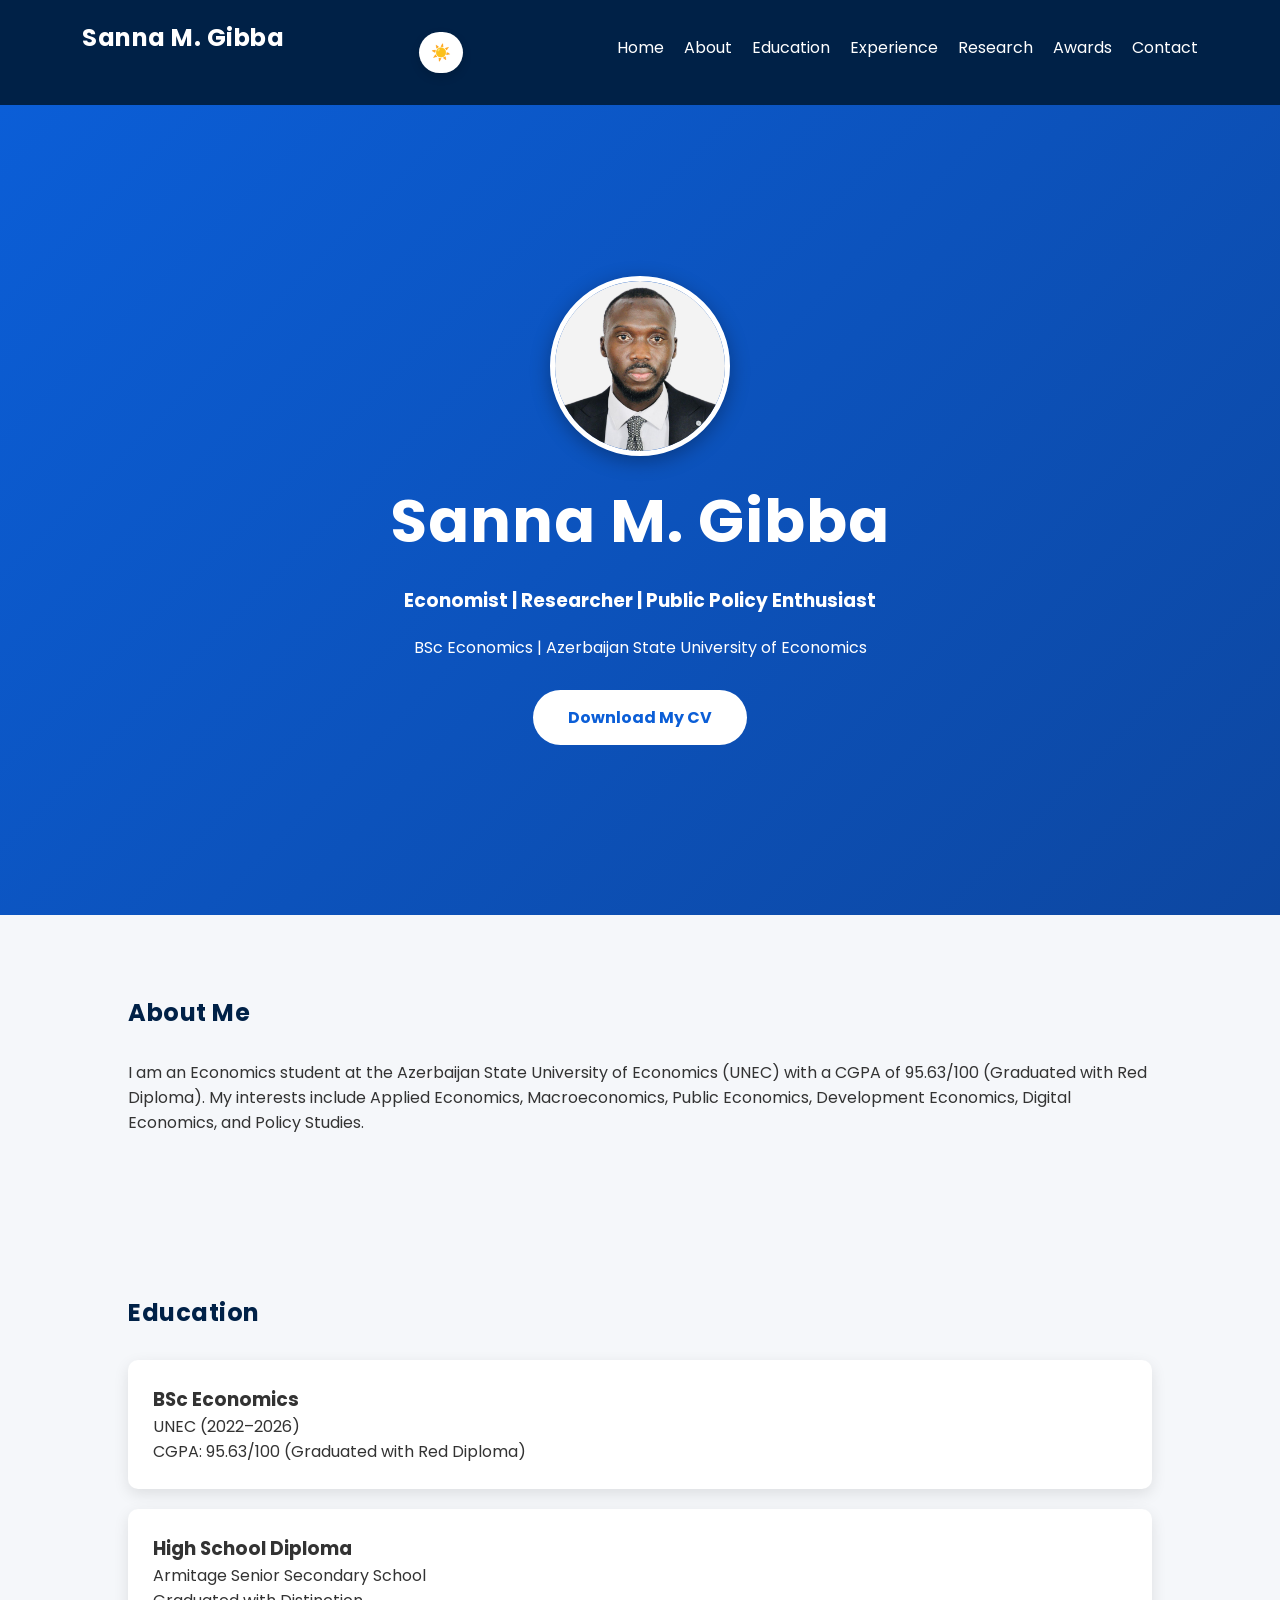
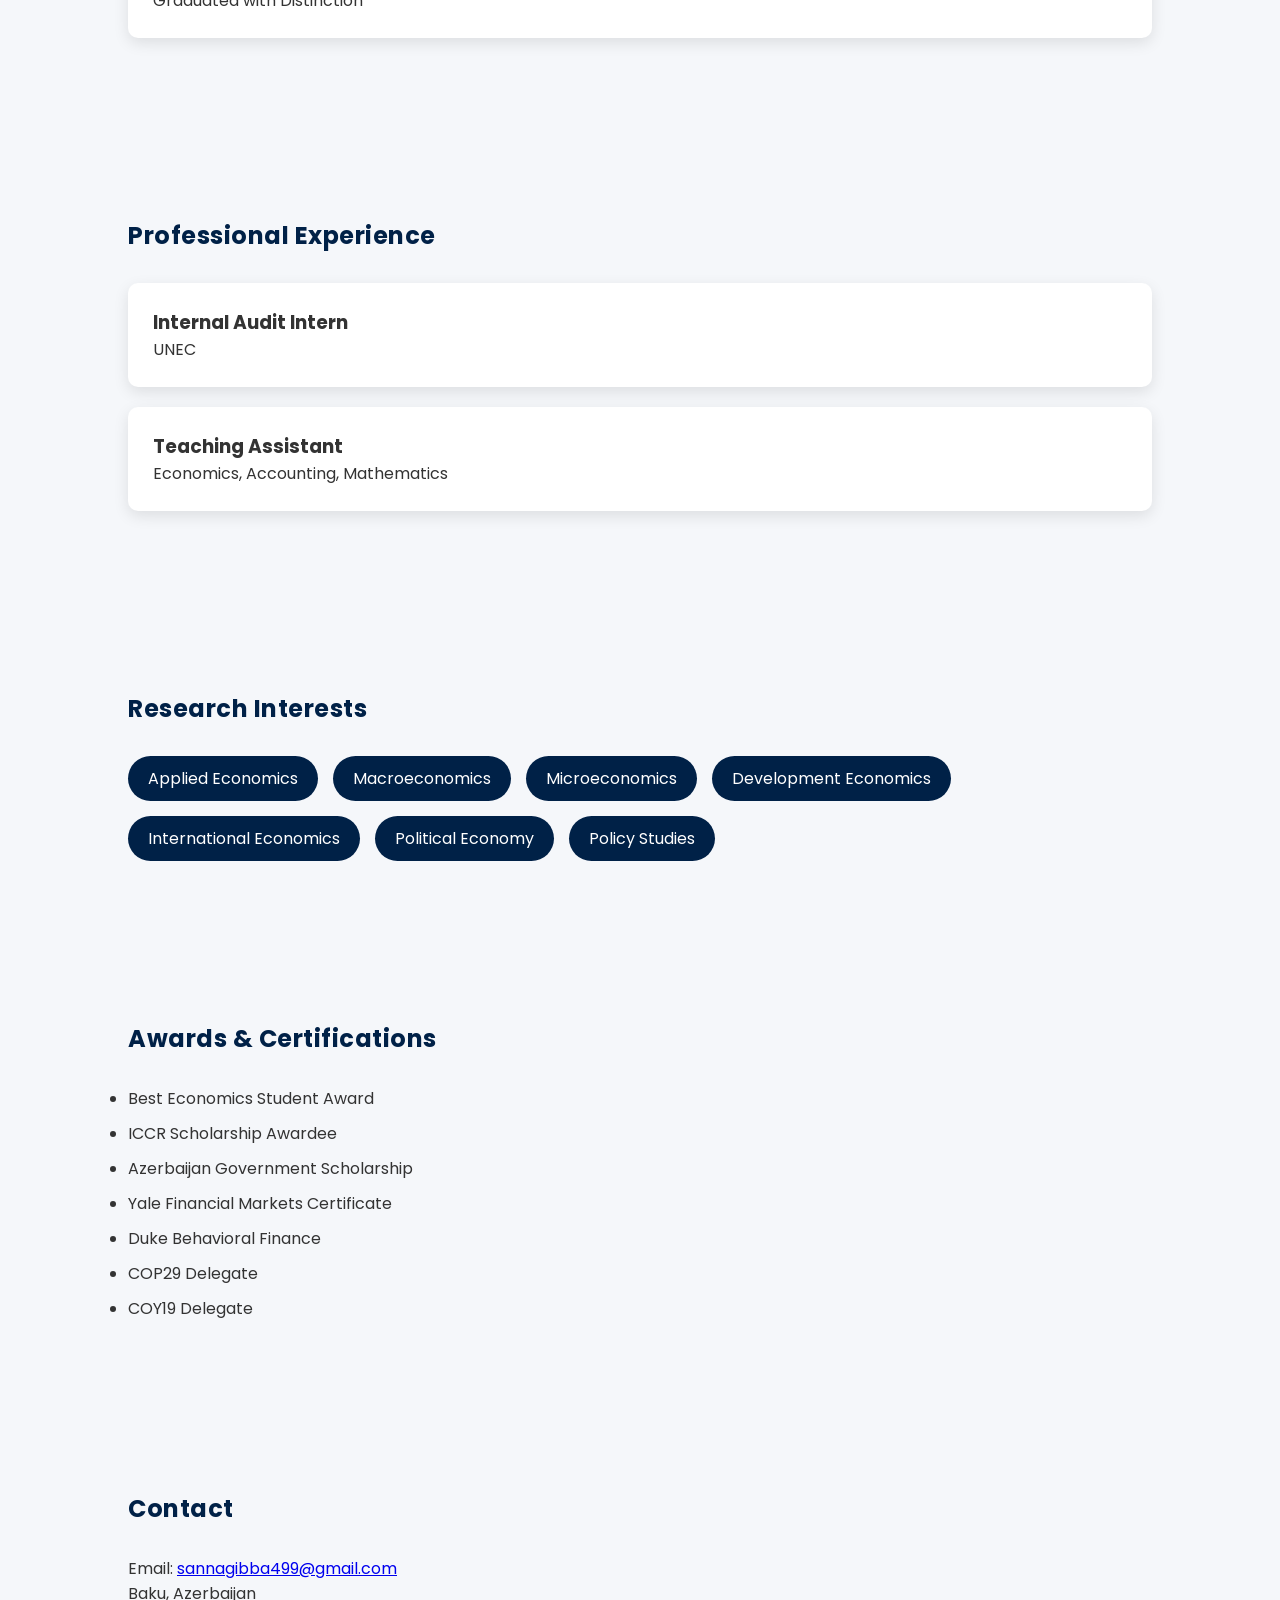
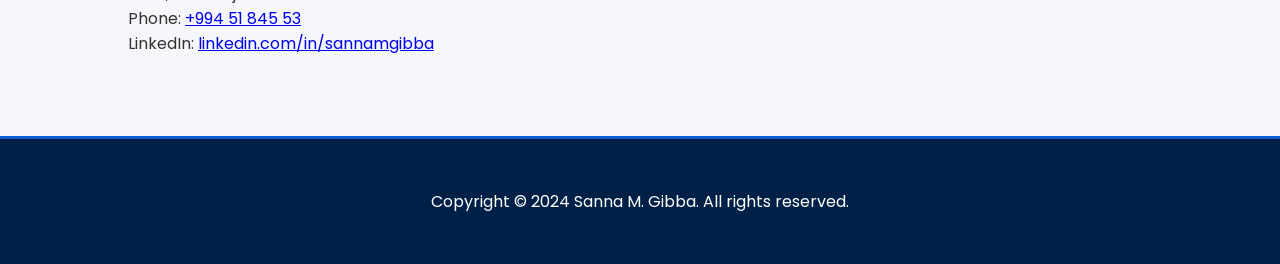
==== index.html @ b049381c "Initial commit: Sanna Portfolio" ====
<!DOCTYPE html>
<html lang="en">
<head>
    <meta charset="UTF-8">
    <meta name="viewport" content="width=device-width, initial-scale=1.0">
    <title>Sanna M. Gibba | Economics Portfolio</title>
    

    <link rel="stylesheet" href="style.css">

    <link href="https://fonts.googleapis.com/css2?family=Poppins:wght@300;400;600;700&display=swap" rel="stylesheet">

    <!-- Font Awesome kit placeholder removed; add a real kit URL only if you use icons -->

</head>

<body>

<header>

    <nav>

        <h2>Sanna M. Gibba</h2>

        <button class="theme-toggle" id="themeToggle" aria-label="Toggle color theme" title="Toggle color theme">
            <span class="toggle-icon">☀️</span>
        </button>
       
        <ul>

            <li><a href="#home">Home</a></li>
            <li><a href="#about">About</a></li>
            <li><a href="#education">Education</a></li>
            <li><a href="#experience">Experience</a></li>
            <li><a href="#research">Research</a></li>
            <li><a href="#awards">Awards</a></li>
            <li><a href="#contact">Contact</a></li>

        </ul>

    </nav>

</header>

<main>

<section id="home" class="hero">
 <img src="profile image.jpg" alt="Sanna M. Gibba" class="profile-image">

<h1>Sanna M. Gibba</h1>

<h3>Economist | Researcher | Public Policy Enthusiast</h3>

<p>BSc Economics | Azerbaijan State University of Economics</p>

<div class="hero-cta">
    <a href="CV-Sanna-M-Gibba.pdf" download target="_blank" class="btn download-cv">Download My CV</a>
</div>

</section>

<section id="about">

<h2>About Me</h2>

<p>

I am an Economics student at the Azerbaijan State University of Economics (UNEC) with a CGPA of 95.63/100 (Graduated with Red Diploma). My interests include Applied Economics, Macroeconomics, Public Economics, Development Economics, Digital Economics, and Policy Studies.

</p>

</section>

<section id="education">

<h2>Education</h2>

<div class="card">

<h3>BSc Economics</h3>

<p>UNEC (2022–2026)</p>

<p>CGPA: 95.63/100 (Graduated with Red Diploma)</p>

</div>

<div class="card">

<h3>High School Diploma</h3>

<p>Armitage Senior Secondary School</p>

<p>Graduated with Distinction</p>

</div>

</section>

<section id="experience">

<h2>Professional Experience</h2>

<div class="card">

<h3>Internal Audit Intern</h3>

<p>UNEC</p>

</div>

<div class="card">

<h3>Teaching Assistant</h3>

<p>Economics, Accounting, Mathematics</p>

</div>

</section>

<section id="research">

<h2>Research Interests</h2>

<div class="skills">

<span>Applied Economics</span>

<span>Macroeconomics</span>

<span>Microeconomics</span>

<span>Development Economics</span>

<span>International Economics</span>

<span>Political Economy</span>

<span>Policy Studies</span>

</div>

</section>

<section id="awards">

<h2>Awards & Certifications</h2>

<ul>

<li>Best Economics Student Award</li>

<li>ICCR Scholarship Awardee</li>

<li>Azerbaijan Government Scholarship</li>

<li>Yale Financial Markets Certificate</li>

<li>Duke Behavioral Finance</li>

<li>COP29 Delegate</li>

<li>COY19 Delegate</li>

</ul>

</section>

<section id="contact">

<h2>Contact</h2>

<p>Email: <a href="mailto:sannagibba499@gmail.com">sannagibba499@gmail.com</a></p>

<p>Baku, Azerbaijan</p>
<p>Phone: <a href="tel:+994 51 845 53">+994 51 845 53</a></p>
<p>LinkedIn: <a href="https://www.linkedin.com/in/sanna-m-gibba-892236276" target="_blank" rel="noopener noreferrer">linkedin.com/in/sannamgibba</a></p>

</section>

<footer>
    <p>Copyright © 2024 Sanna M. Gibba. All rights reserved.</p>
</footer>

</main>

<script src="script.js"></script>

</body>
</html>
---- style.css ----
html {
    scroll-behavior: smooth;
}

*{
margin:0;
padding:0;
box-sizing:border-box;
font-family:Poppins,sans-serif;
}
.profile-image{
    width:180px;
    height:180px;
    border-radius:50%;
    object-fit:cover;
    border:5px solid white;
    margin-bottom:20px;
    box-shadow:0 5px 20px rgba(0,0,0,.3);
}


body{
background:#f5f7fa;
color:#333;
transition:background 0.3s ease, color 0.3s ease;
}

body.dark-theme{
background:#0f172a;
color:#e2e8f0;
}

body.dark-theme header{
background:#111827;
}

body.dark-theme .card,
body.dark-theme .skills span,
body.dark-theme .btn{
box-shadow:0 8px 20px rgba(0,0,0,0.25);
}

body.dark-theme .card{
background:#1e293b;
color:#f8fafc;
}

body.dark-theme .skills span{
background:#334155;
}

body.dark-theme .btn{
background:#38bdf8;
color:#082f49;
}

body.dark-theme footer{
background:#111827;
}

header{
background:#002147;
padding:20px;
position:sticky;
top:0;
z-index:1000;
}

nav{
display:flex;
justify-content:space-between;
align-items:center;
width:90%;
margin:auto;
gap:15px;
}

nav h2{
color:white;
}

.theme-toggle{
background:#ffffff;
color:#002147;
border:none;
border-radius:999px;
padding:8px 12px;
cursor:pointer;
font-size:1rem;
box-shadow:0 4px 10px rgba(0,0,0,0.15);
transition:transform 0.2s ease, background 0.2s ease;
}

.theme-toggle:hover{
transform:translateY(-2px);
}

.theme-toggle:focus-visible{
outline:2px solid #8ec5ff;
outline-offset:2px;
}

nav ul{
display:flex;
list-style:none;
}

nav ul li{
margin-left:20px;
}

nav a{
color:white;
text-decoration:none;
transition:color 0.3s ease, border-bottom 0.3s ease;
border-bottom:2px solid transparent;
}

nav a:hover{
color:#8ec5ff;
border-bottom:2px solid #8ec5ff;
}

.hero{
height:90vh;
display:flex;
flex-direction:column;
justify-content:center;
align-items:center;
background:linear-gradient(135deg, #0b5ed7 0%, #0d47a1 100%);
color:white;
text-align:center;
}

.hero h1{
font-size:60px;
letter-spacing:1px;
}

.hero-cta{
display:flex;
justify-content:center;
margin-top:30px;
}

.hero h3{
margin:20px 0;
}

.btn{
background:white;
color:#0b5ed7;
padding:15px 35px;
border-radius:30px;
text-decoration:none;
font-weight:bold;
transition:all 0.3s ease;
}

.btn:hover{
transform:translateY(-3px);
box-shadow:0 10px 25px rgba(0,0,0,0.2);
}

section{
padding:80px 10%;
}

h2{
margin-bottom:30px;
color:#002147;
letter-spacing:0.5px;
}

.card{
background:white;
padding:25px;
margin-bottom:20px;
border-radius:10px;
box-shadow:0 5px 15px rgba(0,0,0,.1);
transition:all 0.3s ease;
}

.card:hover{
transform:translateY(-5px);
box-shadow:0 15px 30px rgba(0,0,0,.15);
}

.skills{
display:flex;
flex-wrap:wrap;
gap:15px;
}

.skills span{
background:#002147;
color:white;
padding:10px 20px;
border-radius:25px;
}

ul li{
margin-bottom:10px;
}

footer{
text-align:center;
padding:50px 30px;
background:#002147;
color:white;
border-top:3px solid #0b5ed7;
}

/* Large Desktop (1024px and up) */
@media (max-width: 1024px) {
    section {
        padding: 70px 8%;
    }

    .hero h1 {
        font-size: 48px;
    }
}

/* Tablet Landscape (768px to 1023px) */
@media (max-width: 1023px) {
    nav {
        width: 95%;
    }

    nav ul li {
        margin-left: 15px;
    }

    section {
        padding: 60px 6%;
    }

    .hero h1 {
        font-size: 42px;
    }

    .btn {
        padding: 14px 32px;
        font-size: 0.95rem;
    }
}

/* Tablet Portrait (768px and down) */
@media (max-width: 768px) {
    header {
        padding: 18px;
    }

    nav {
        width: 100%;
        gap: 12px;
    }

    nav h2 {
        font-size: 1.3rem;
    }

    nav ul {
        flex-wrap: wrap;
        justify-content: center;
        gap: 5px;
    }

    nav ul li {
        margin: 0 8px;
    }

    nav a {
        font-size: 0.9rem;
    }

    .hero {
        min-height: 80vh;
        padding: 30px 16px;
    }

    .hero h1 {
        font-size: 36px;
        line-height: 1.3;
    }

    .hero h3 {
        font-size: 1.1rem;
        margin: 15px 0;
    }

    .profile-image {
        width: 160px;
        height: 160px;
        border: 4px solid white;
    }

    section {
        padding: 50px 16px;
    }

    .card {
        padding: 22px;
        margin-bottom: 18px;
    }

    .btn {
        padding: 13px 30px;
        font-size: 0.9rem;
    }
}

/* Large Phone (480px to 767px) */
@media (max-width: 767px) {
    nav {
        justify-content: space-between;
        align-items: center;
    }

    .theme-toggle {
        order: 2;
    }

    nav ul {
        flex-direction: column;
        width: 100%;
        margin-top: 12px;
    }

    nav ul li {
        margin: 4px 0;
    }

    nav a {
        display: block;
        padding: 6px 0;
        font-size: 0.85rem;
    }

    .hero {
        min-height: 75vh;
        padding: 25px 16px;
    }

    .hero h1 {
        font-size: 28px;
        line-height: 1.2;
    }

    .hero h3 {
        font-size: 0.95rem;
        margin: 12px 0;
    }

    .profile-image {
        width: 130px;
        height: 130px;
        margin-bottom: 15px;
    }

    section {
        padding: 45px 16px;
    }

    h2 {
        margin-bottom: 25px;
        font-size: 1.5rem;
    }

    .card {
        padding: 18px;
        margin-bottom: 15px;
    }

    .skills {
        gap: 8px;
    }

    .skills span {
        padding: 8px 16px;
        font-size: 0.85rem;
    }

    .btn {
        padding: 12px 28px;
        font-size: 0.85rem;
        max-width: 200px;
    }
}

/* Small Phone (480px and down) */
@media (max-width: 480px) {
    header {
        padding: 12px 8px;
    }

    nav {
        flex-direction: column;
        align-items: center;
        text-align: center;
        width: 100%;
    }

    nav h2 {
        font-size: 1.1rem;
        margin-bottom: 8px;
    }

    nav ul {
        flex-direction: column;
        width: 100%;
        margin-top: 10px;
    }

    nav ul li {
        margin: 3px 0;
    }

    nav a {
        display: block;
        padding: 5px 0;
        font-size: 0.8rem;
    }

    .hero {
        min-height: 70vh;
        padding: 20px 12px;
    }

    .hero h1 {
        font-size: 24px;
        line-height: 1.2;
    }

    .hero h3 {
        font-size: 0.9rem;
        margin: 10px 0;
    }

    .profile-image {
        width: 120px;
        height: 120px;
        margin-bottom: 12px;
        border: 3px solid white;
    }

    section {
        padding: 40px 12px;
    }

    h2 {
        margin-bottom: 20px;
        font-size: 1.3rem;
    }

    .card {
        padding: 16px;
        margin-bottom: 12px;
    }

    .skills {
        gap: 6px;
    }

    .skills span {
        padding: 7px 14px;
        font-size: 0.8rem;
    }

    .btn {
        padding: 11px 24px;
        font-size: 0.8rem;
        max-width: 180px;
    }

    footer {
        padding: 40px 12px;
        font-size: 0.85rem;
    }
}

/* Extra Small Phone (360px and down) */
@media (max-width: 360px) {
    header {
        padding: 10px 6px;
    }

    nav h2 {
        font-size: 1rem;
        margin-bottom: 6px;
    }

    nav a {
        font-size: 0.75rem;
    }

    .hero {
        min-height: 65vh;
        padding: 18px 10px;
    }

    .hero h1 {
        font-size: 20px;
        line-height: 1.1;
    }

    .hero h3 {
        font-size: 0.8rem;
        margin: 8px 0;
    }

    .profile-image {
        width: 100px;
        height: 100px;
        margin-bottom: 10px;
    }

    section {
        padding: 35px 10px;
    }

    h2 {
        font-size: 1.1rem;
        margin-bottom: 18px;
    }

    .card {
        padding: 14px;
    }

    .btn {
        padding: 10px 20px;
        font-size: 0.75rem;
        max-width: 160px;
    }

    footer {
        padding: 30px 10px;
        font-size: 0.8rem;
    }
}
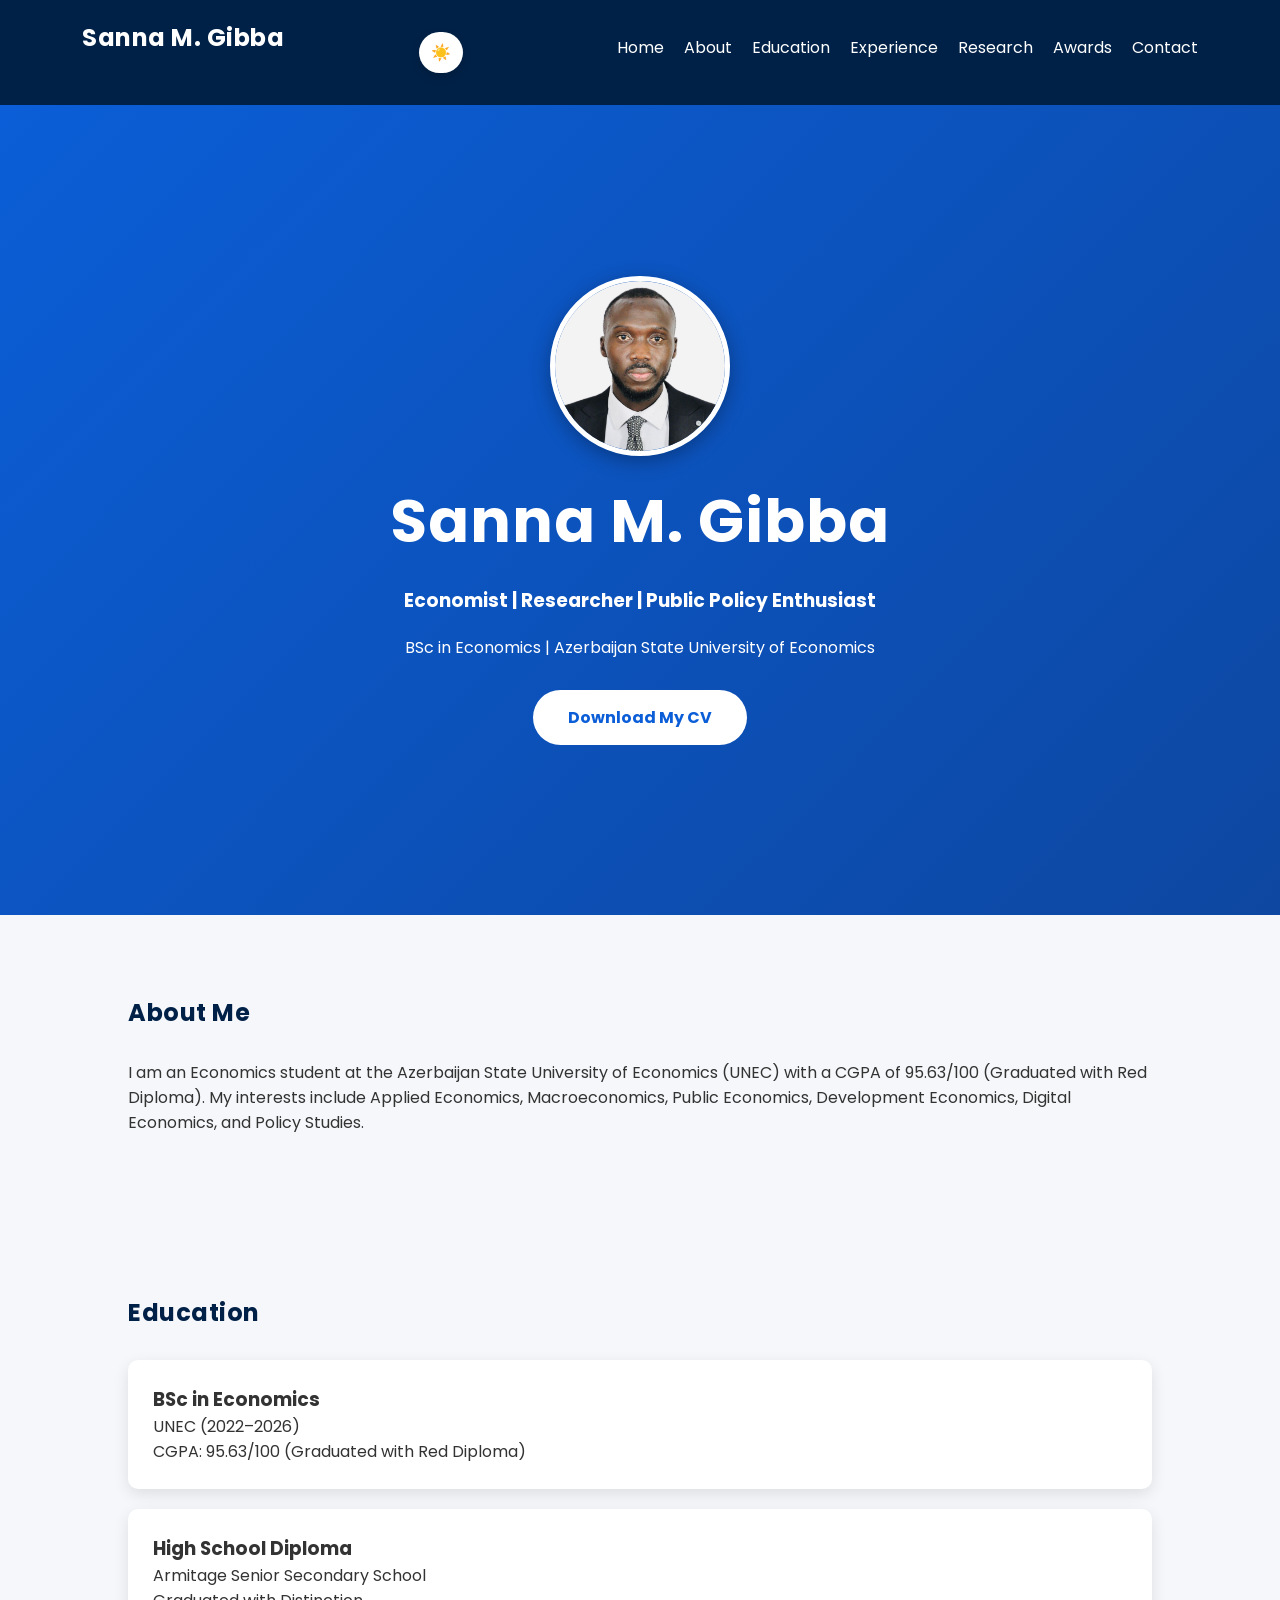
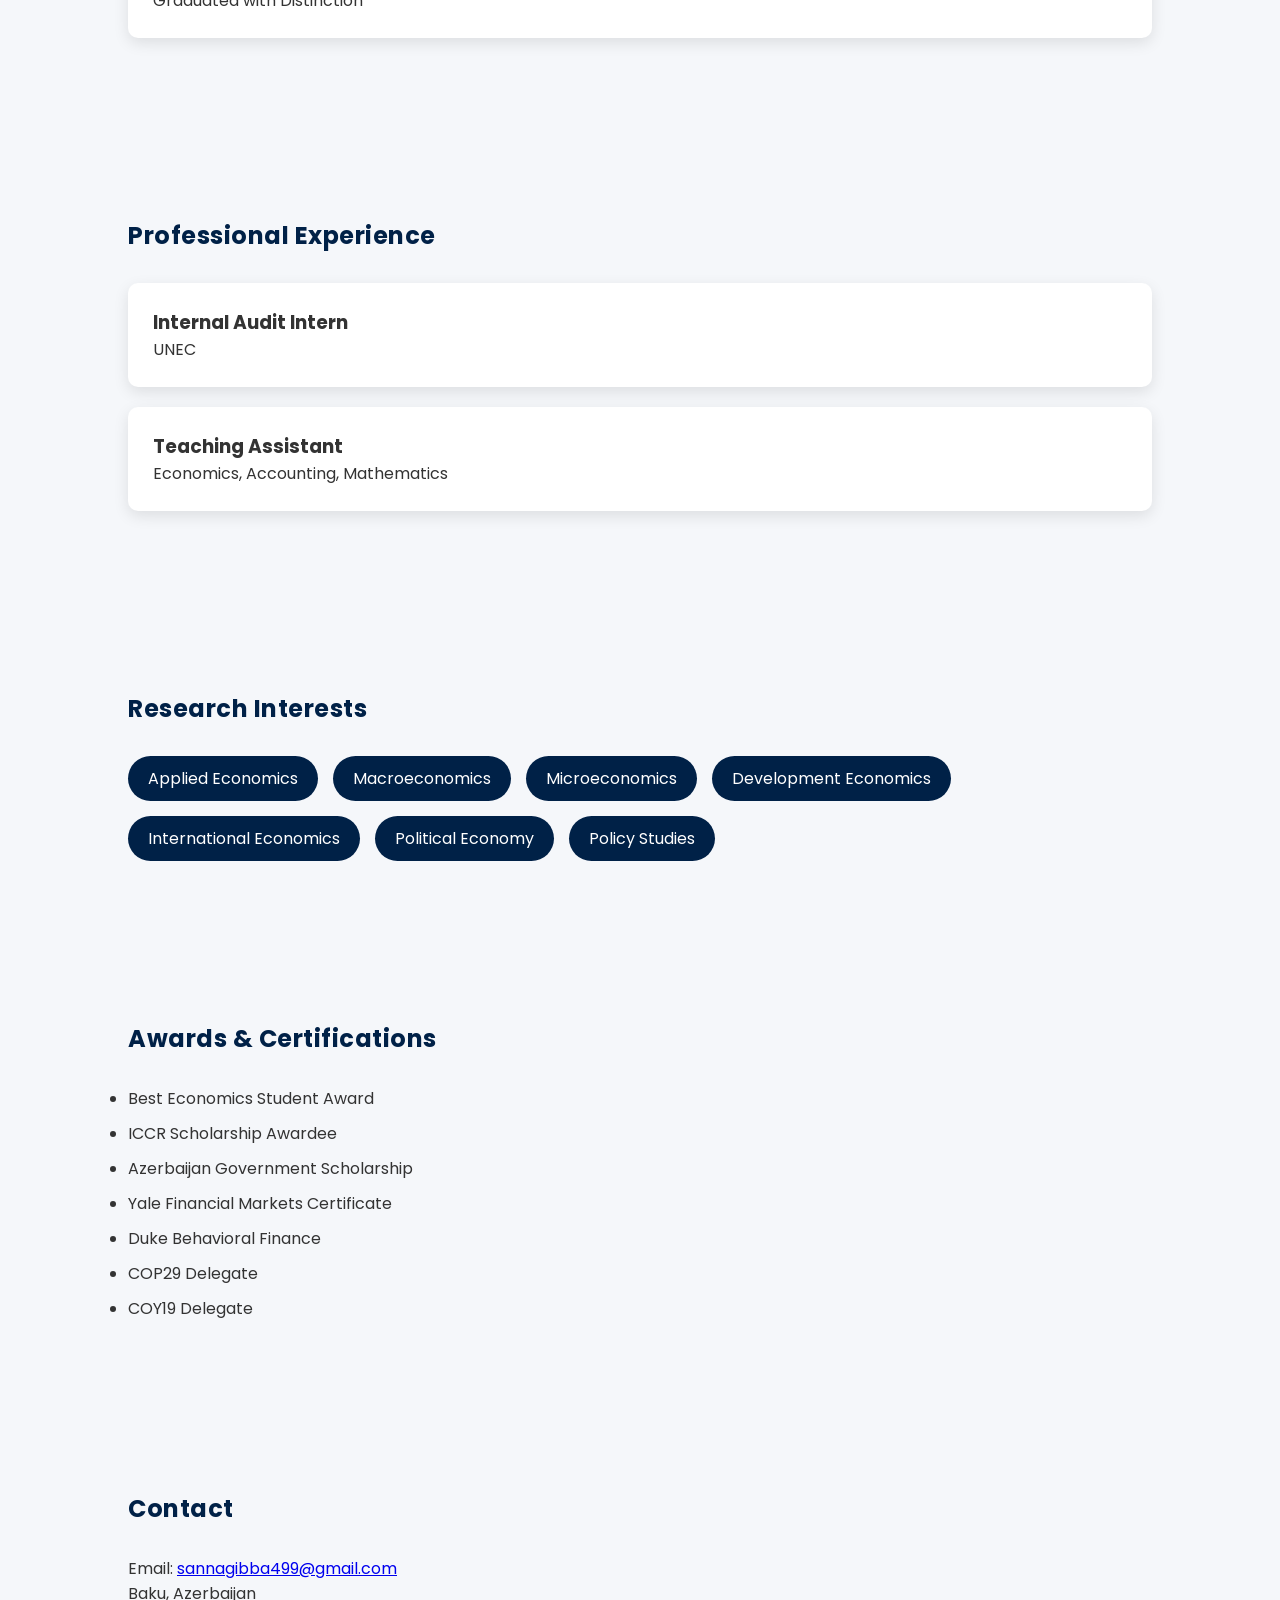
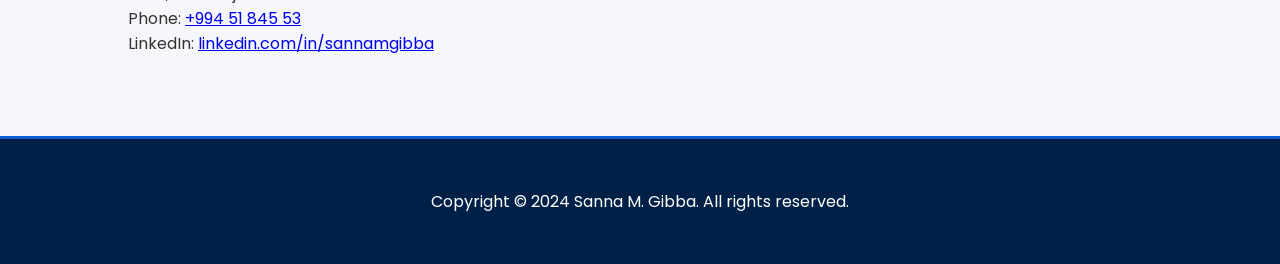
==== commit 9879d478: "initial commit" ====
--- a/index.html
+++ b/index.html
@@ -51,7 +51,7 @@
 
 <h3>Economist | Researcher | Public Policy Enthusiast</h3>
 
-<p>BSc Economics | Azerbaijan State University of Economics</p>
+<p>BSc in Economics | Azerbaijan State University of Economics</p>
 
 <div class="hero-cta">
     <a href="CV-Sanna-M-Gibba.pdf" download target="_blank" class="btn download-cv">Download My CV</a>
@@ -77,7 +77,7 @@
 
 <div class="card">
 
-<h3>BSc Economics</h3>
+<h3>BSc in Economics</h3>
 
 <p>UNEC (2022–2026)</p>
 
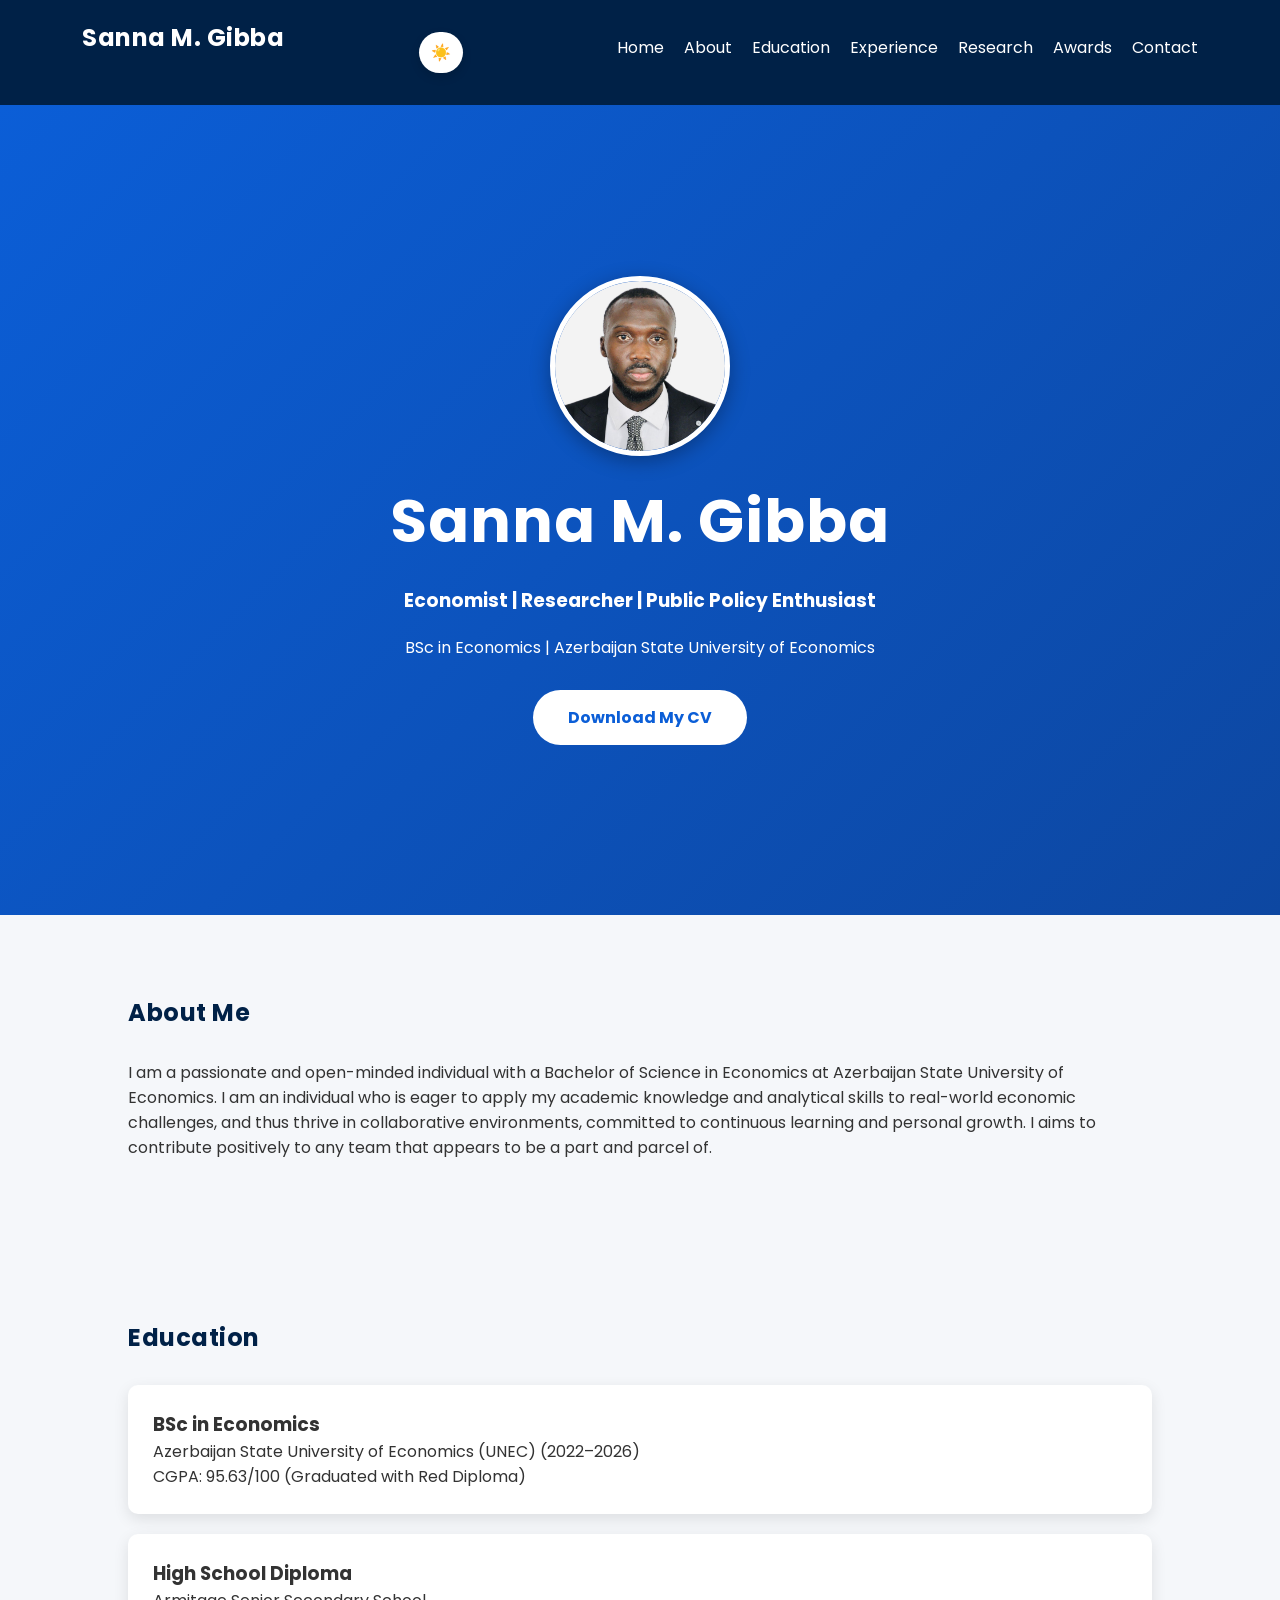
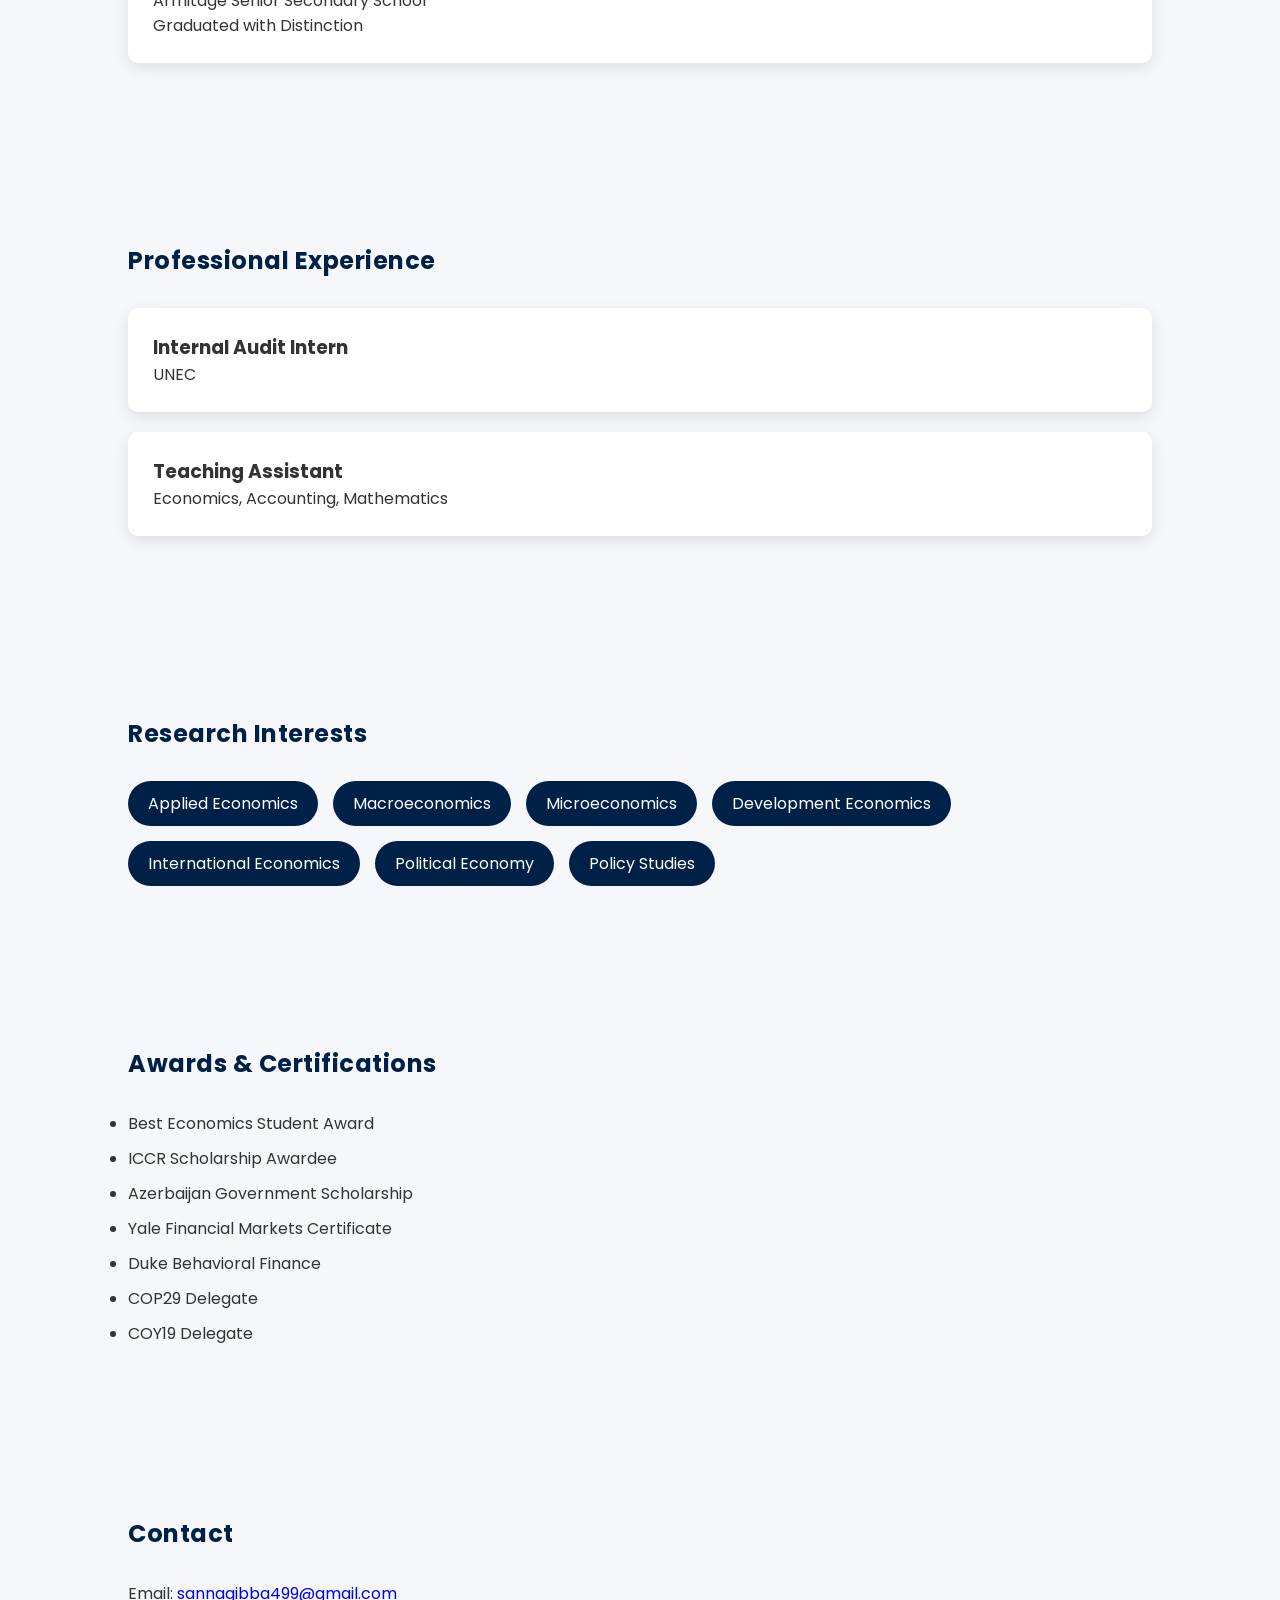
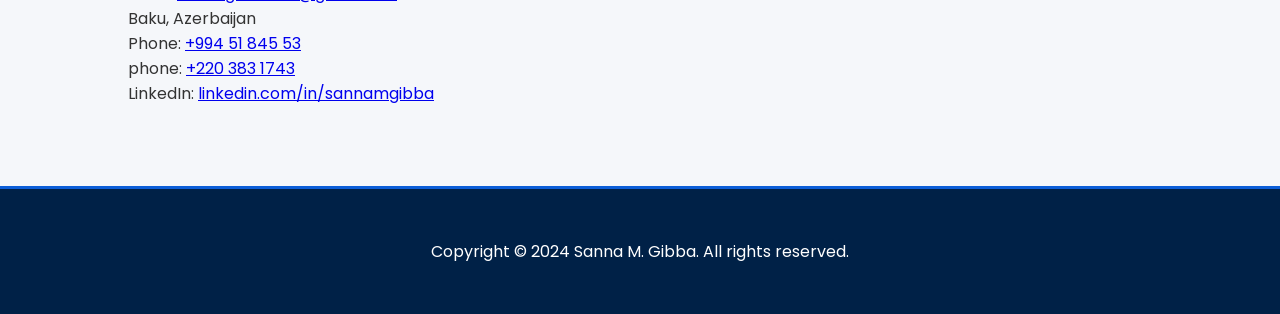
==== commit 805989a8: "Updated portfolio homepage" ====
--- a/index.html
+++ b/index.html
@@ -64,8 +64,11 @@
 <h2>About Me</h2>
 
 <p>
-
-I am an Economics student at the Azerbaijan State University of Economics (UNEC) with a CGPA of 95.63/100 (Graduated with Red Diploma). My interests include Applied Economics, Macroeconomics, Public Economics, Development Economics, Digital Economics, and Policy Studies.
+I am a passionate and open-minded individual with a Bachelor of Science in Economics
+at Azerbaijan State University of Economics. I am an individual who is eager to apply my academic knowledge and
+analytical skills to real-world economic challenges, and thus thrive in collaborative environments, committed to
+continuous learning and personal growth. I aims to contribute positively to any team that appears to be a part
+and parcel of.
 
 </p>
 
@@ -79,7 +82,7 @@
 
 <h3>BSc in Economics</h3>
 
-<p>UNEC (2022–2026)</p>
+<p>Azerbaijan State University of Economics (UNEC) (2022–2026)</p>
 
 <p>CGPA: 95.63/100 (Graduated with Red Diploma)</p>
 
@@ -175,6 +178,7 @@
 
 <p>Baku, Azerbaijan</p>
 <p>Phone: <a href="tel:+994 51 845 53">+994 51 845 53</a></p>
+<p>phone: <a href="tel:+220 383 1743">+220 383 1743</a></p>
 <p>LinkedIn: <a href="https://www.linkedin.com/in/sanna-m-gibba-892236276" target="_blank" rel="noopener noreferrer">linkedin.com/in/sannamgibba</a></p>
 
 </section>
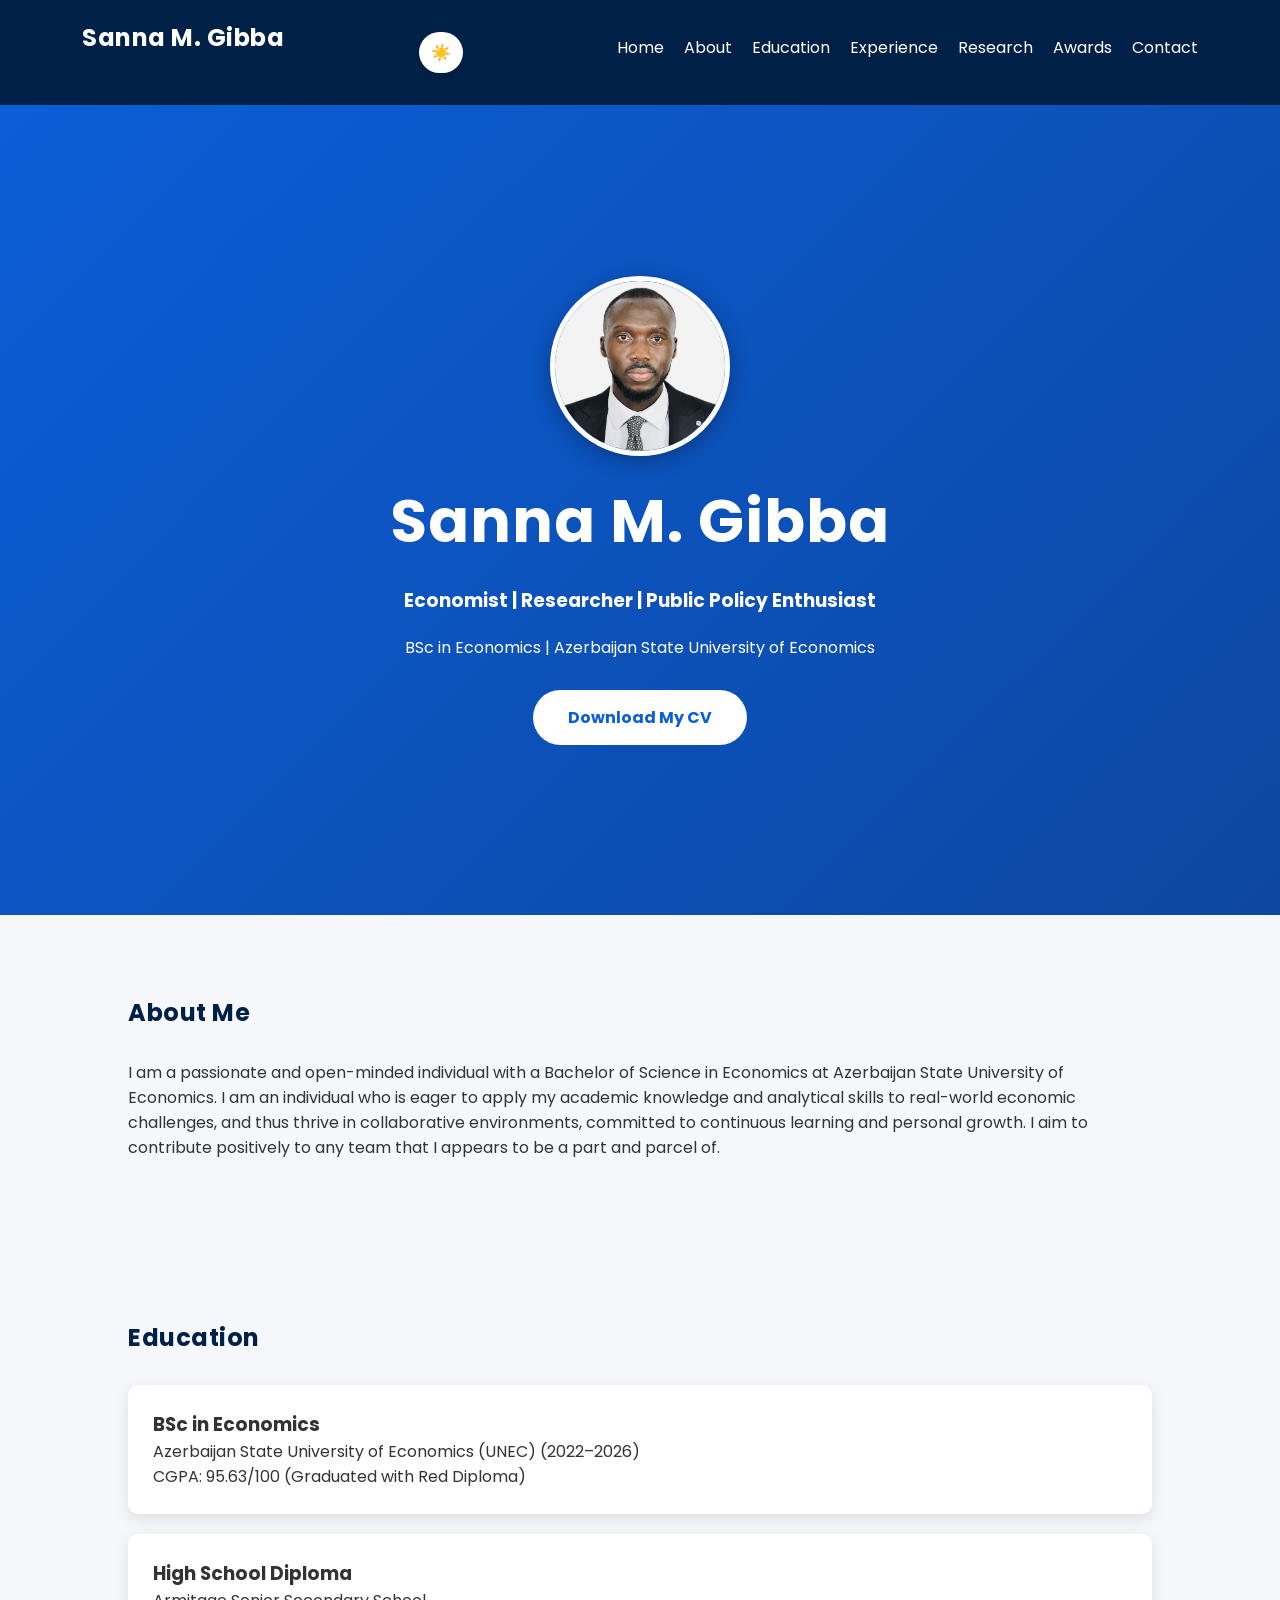
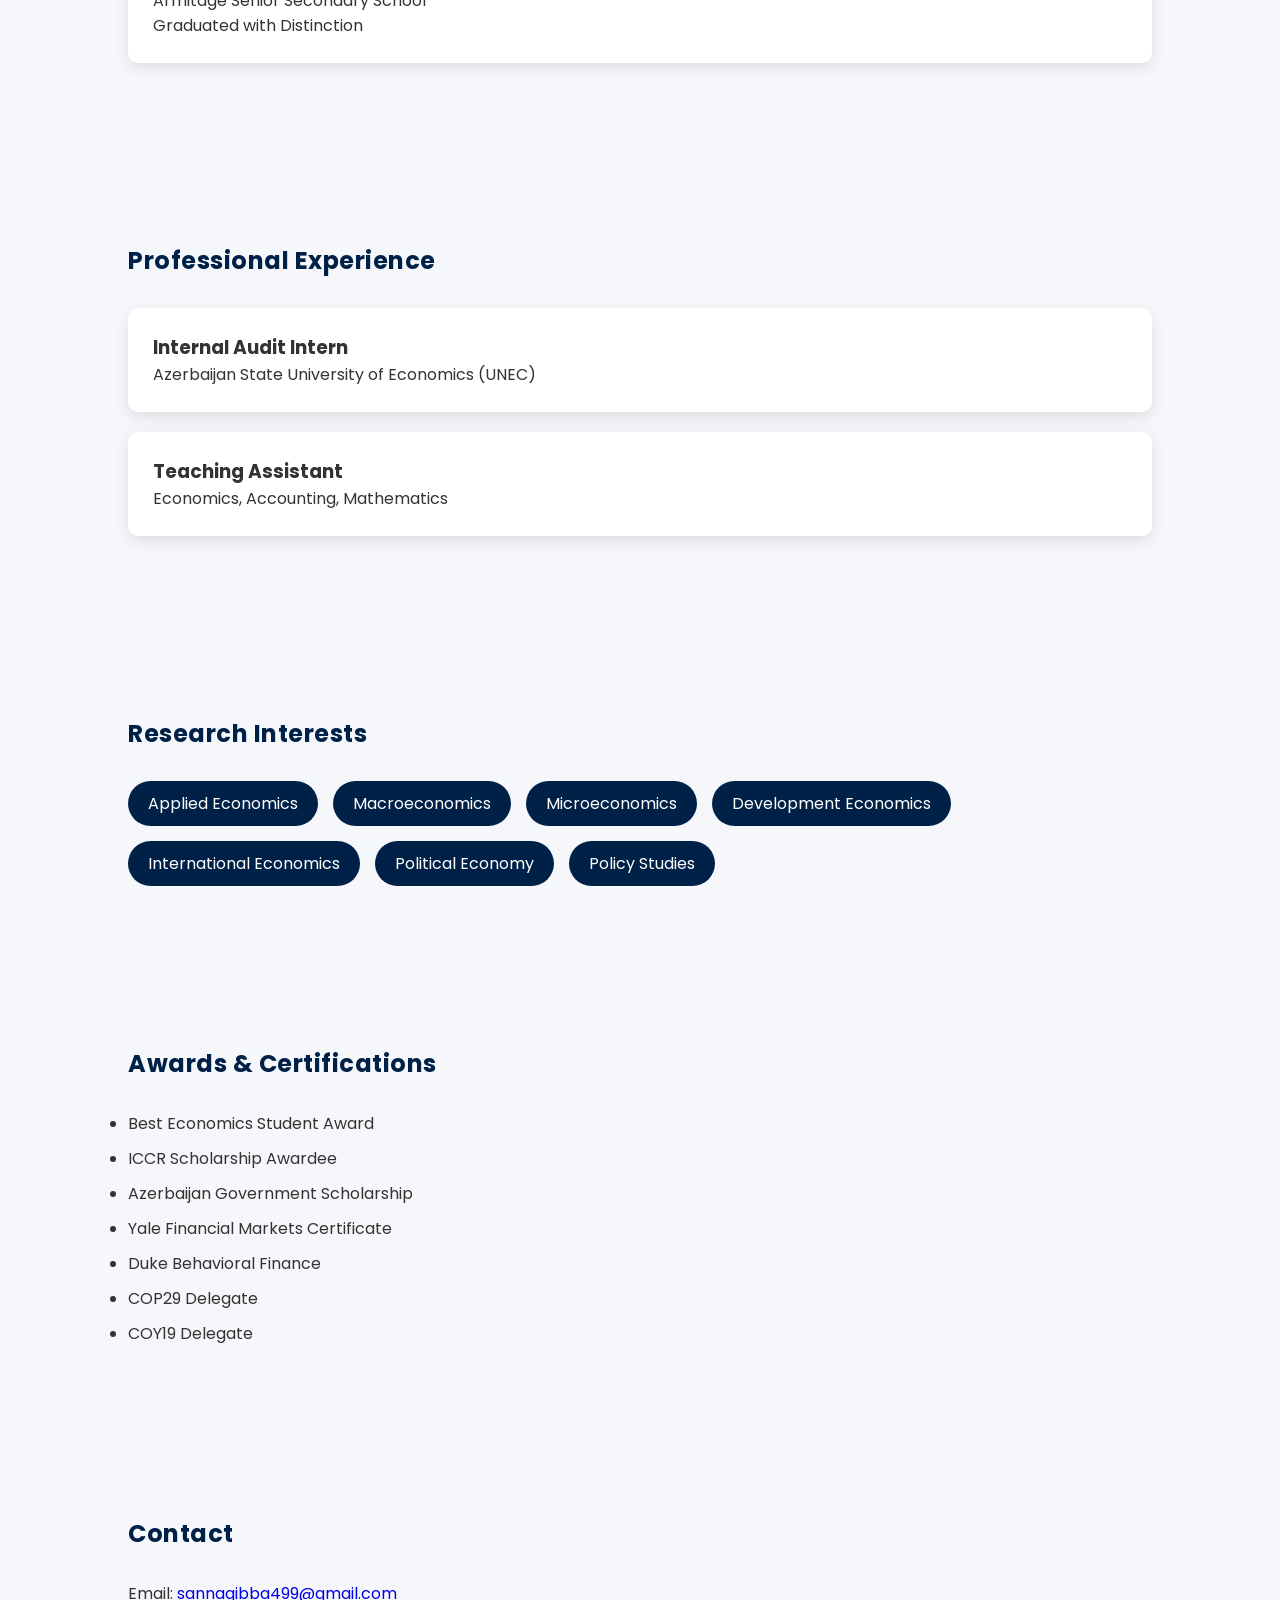
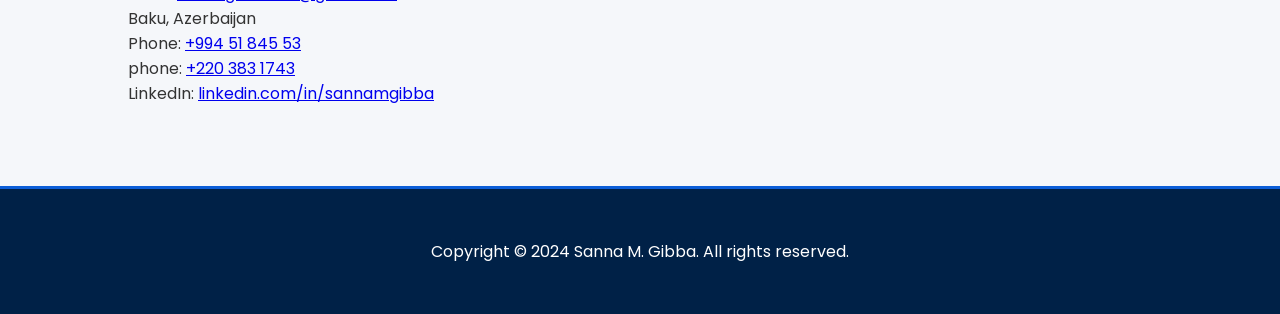
==== commit 2b004b5b: "Updated portfolio homepage" ====
--- a/index.html
+++ b/index.html
@@ -67,9 +67,8 @@
 I am a passionate and open-minded individual with a Bachelor of Science in Economics
 at Azerbaijan State University of Economics. I am an individual who is eager to apply my academic knowledge and
 analytical skills to real-world economic challenges, and thus thrive in collaborative environments, committed to
-continuous learning and personal growth. I aims to contribute positively to any team that appears to be a part
+continuous learning and personal growth. I aim to contribute positively to any team that I appears to be a part
 and parcel of.
-
 </p>
 
 </section>
@@ -108,7 +107,7 @@
 
 <h3>Internal Audit Intern</h3>
 
-<p>UNEC</p>
+<p>Azerbaijan State University of Economics (UNEC)</p>
 
 </div>
 
